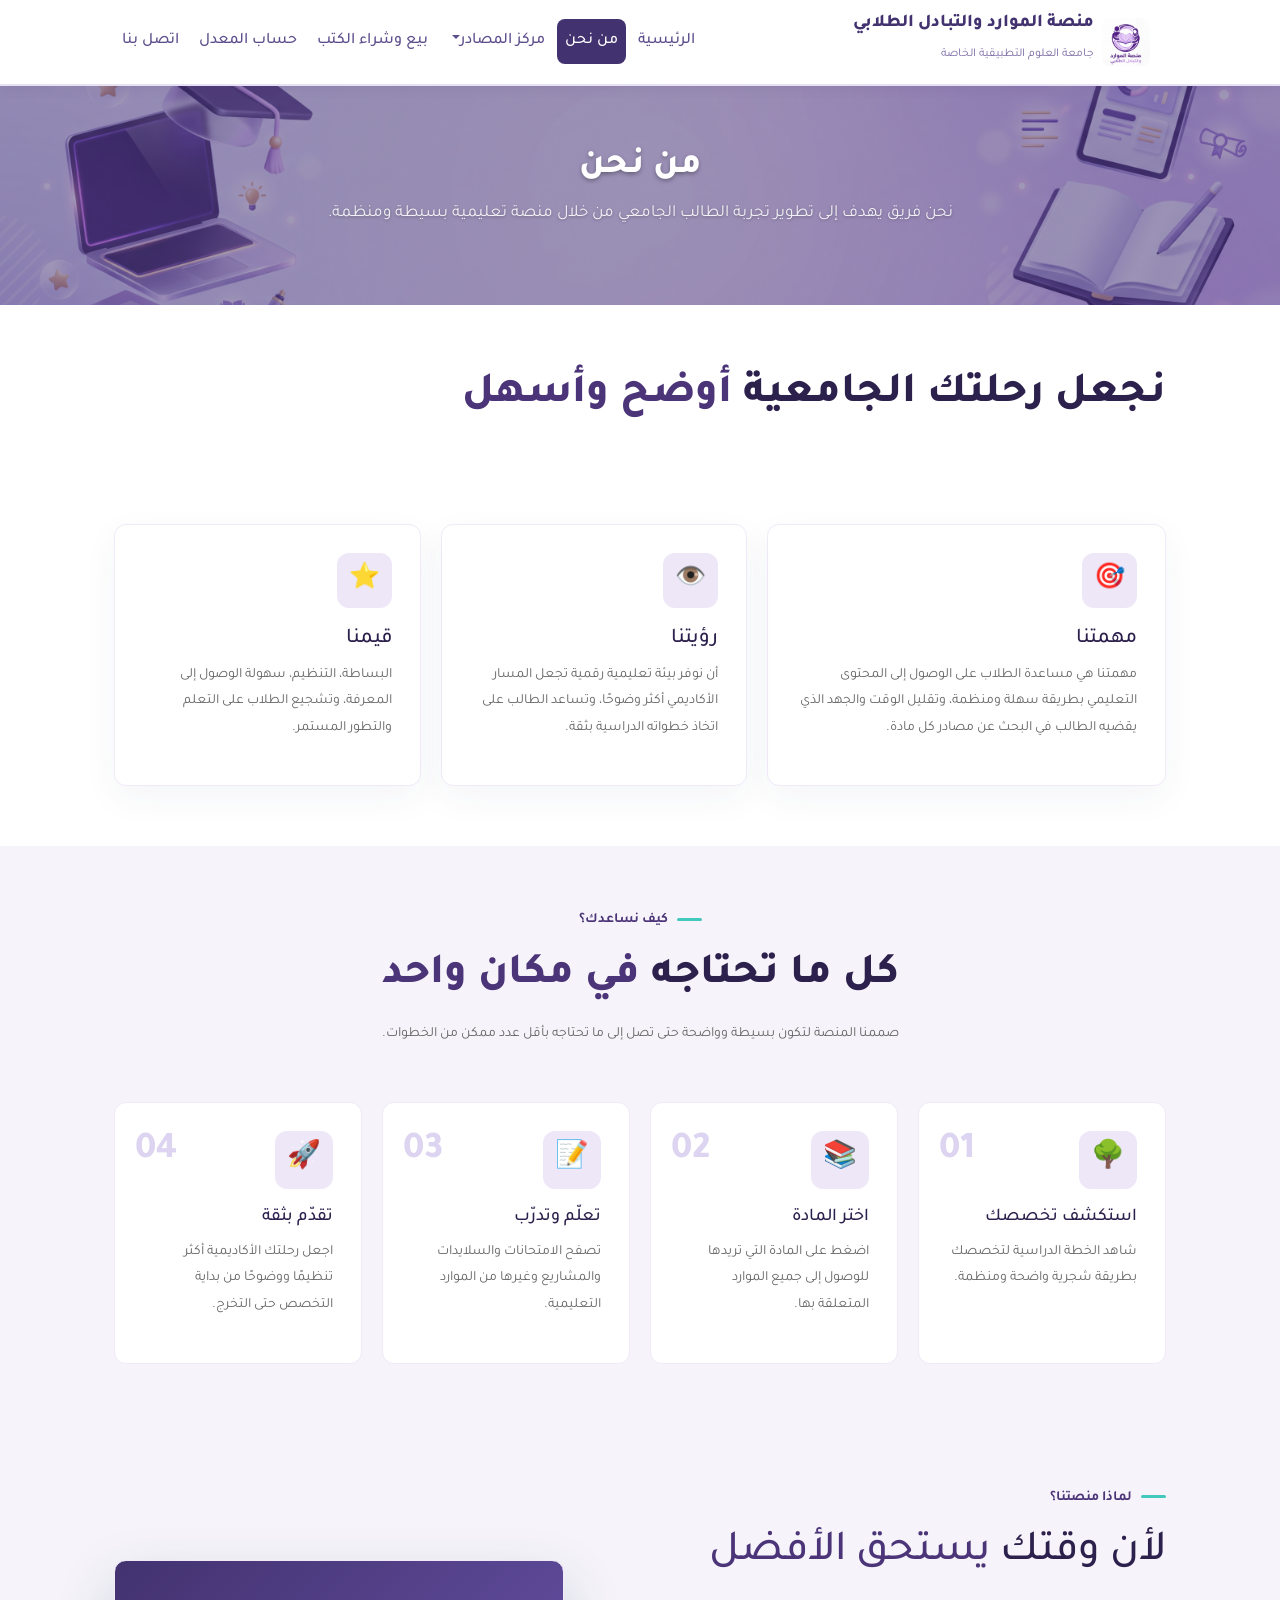
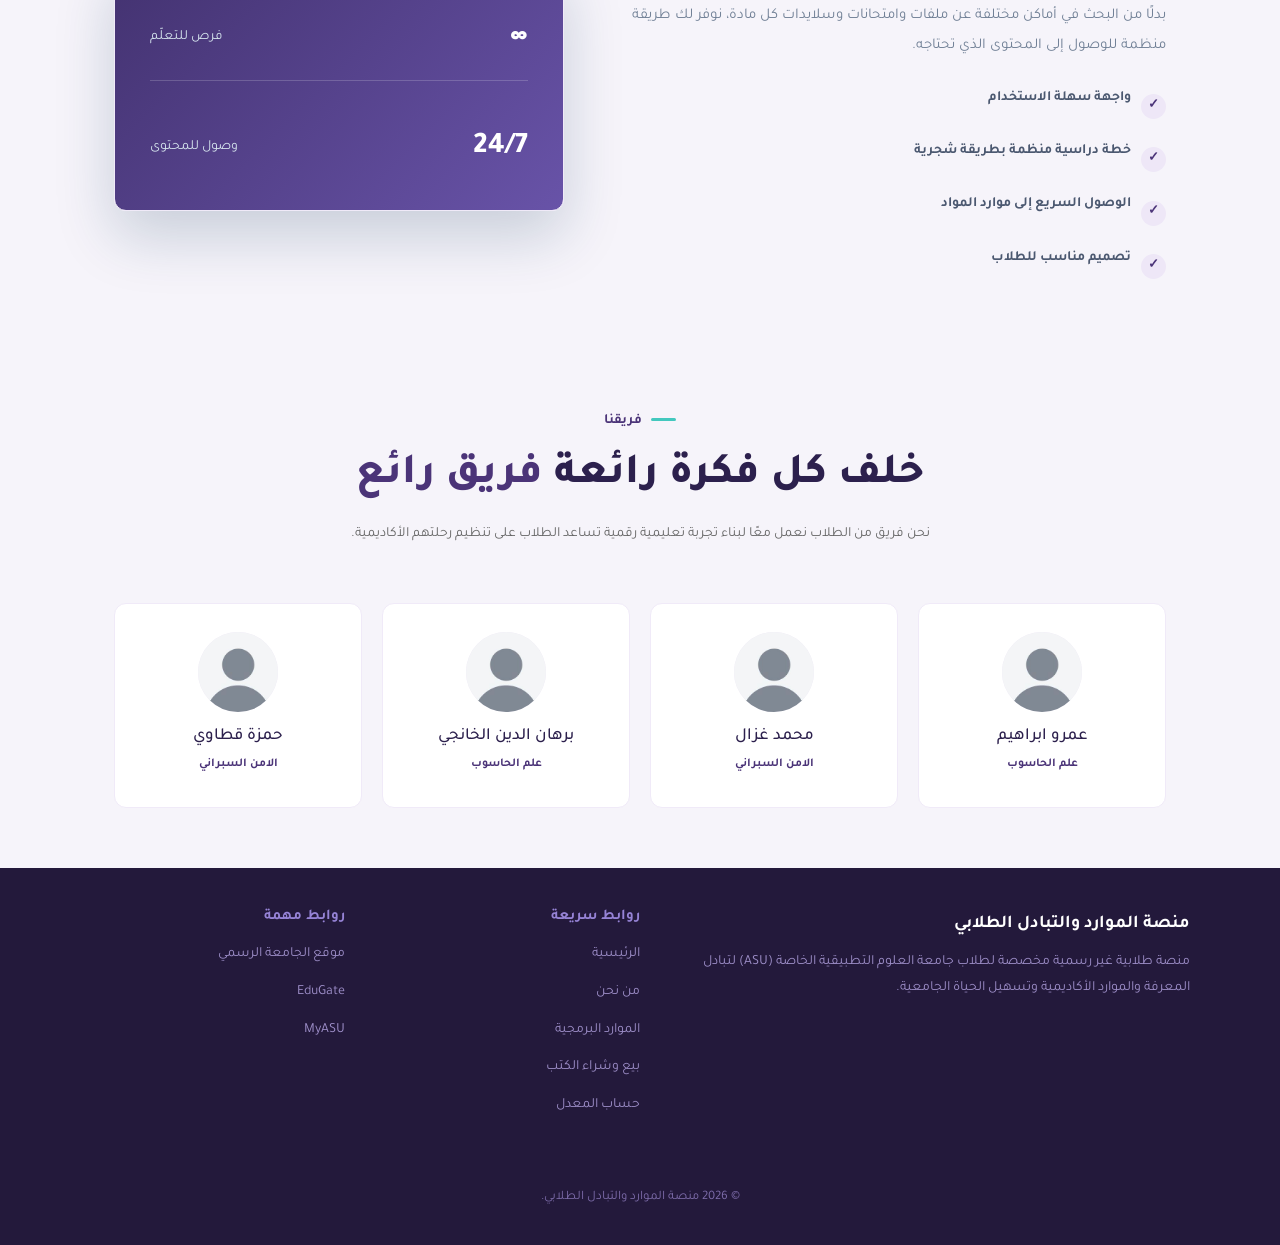
==== about.html @ 97edcb99 "Initial commit" ====
﻿<!DOCTYPE html>
<html lang="ar" dir="rtl">
<head>
    <meta charset="UTF-8">
    <meta name="viewport" content="width=device-width, initial-scale=1.0">
    <title > من نحن | منصة الموارد الطلابية </title>

    
        
    <link rel="stylesheet" href="https://cdn.jsdelivr.net/npm/bootstrap@5.3.3/dist/css/bootstrap.min.css">
    <link rel="stylesheet" href="styles.css">
    <style>
        .about-grid, .features-grid, .team-grid { display: grid; gap: 20px; }
        .about-grid { grid-template-columns: 1.3fr 1fr 1fr; }
        .features-grid, .team-grid { grid-template-columns: repeat(4, 1fr); }
        .about-card, .feature-card, .team-card, .stats-box, .cta-box { background: #fff; border: 1px solid #f0eaf8; border-radius: 12px; }
        .about-card, .feature-card, .team-card { padding: 28px; transition: transform .3s, box-shadow .3s; }
        .about-card:hover, .feature-card:hover, .team-card:hover { transform: translateY(-5px); box-shadow: 0 12px 30px rgba(67,50,112,.12); }
        .large-card { background: #f6f4fa; }
        .card-icon, .feature-icon, .member-avatar { display:flex; align-items:center; justify-content:center; }
        .card-icon { width:55px;height:55px;border-radius:12px;margin-bottom:18px;font-size:25px;background:#eee7f7; }
        .about-card h3,.feature-card h3,.team-card h3 { color:#2c204d; }
        .about-card p,.feature-card p,.team-card p,.section-heading p { color:#666; font-size:14px; line-height:1.9; }
        .feature-number { color:#dcd4f0; font-size:38px; font-weight:800; margin-bottom:8px; }
        .feature-icon { width:58px;height:58px;border-radius:12px;background:#eee7f7;font-size:27px;margin-bottom:18px; }
        .section-label { color:#4b3478; font-weight:700; }
        .section-heading h2,.why-text h2 { color:#2c204d; }
        .section-heading h2 span,.why-text h2 span { color:#4b3478; }
        .why-section,.team-section,.features-section { background:#f6f4fa; }
        .why-content { display:grid;grid-template-columns:1fr .8fr;gap:40px;align-items:center; }
        .check-list { display:grid;gap:12px;margin-top:20px; }
        .check-item { display:flex;align-items:center;gap:10px; }
        .check-item span { width:25px;height:25px;border-radius:50%;background:#eee7f7;color:#4b3478;display:flex;align-items:center;justify-content:center;font-weight:800; }
        .stats-box { background:linear-gradient(135deg,#433270,#6853a8);padding:35px;color:#fff; }
        .stat { display:flex;justify-content:space-between;align-items:center;padding:15px 0;border-bottom:1px solid rgba(255,255,255,.18); }
        .stat:last-child { border-bottom:0; }
        .stat strong { color:#fff;font-size:30px; }
        .member-avatar { width:80px;height:80px;border-radius:50%;background:#eee7f7;margin:0 auto 15px;font-size:36px; }
        .team-card { text-align:center; }
        .team-card > span { color:#4b3478;font-size:12px;font-weight:700; }
        .cta-section { background:#f6f4fa;padding:30px 0 70px; }
        .cta-box { background:linear-gradient(135deg,#433270,#6853a8);padding:40px;color:#fff;display:flex;justify-content:space-between;align-items:center;gap:25px; }
        .cta-small { color:#e4dcf3;font-size:13px;font-weight:700; }
        .cta-box h2 { margin:6px 0;color:#fff; }
        .cta-box h2 span { color:#ddd1f5; }
        .cta-box p { color:#eee8f6;font-size:14px; }
        .cta-button { background:#fff;color:#433270;padding:12px 24px;border-radius:8px;font-weight:800;display:inline-flex;gap:10px; }
        @media(max-width:992px){.features-grid,.team-grid{grid-template-columns:repeat(2,1fr)}.why-content{grid-template-columns:1fr}.about-grid{grid-template-columns:1fr}}
        @media(max-width:768px){.features-grid,.team-grid{grid-template-columns:1fr}.cta-box{flex-direction:column;align-items:flex-start}.nav-links{flex-wrap:wrap;justify-content:center}}
    </style>
</head>

<body>
  <nav class="navbar navbar-expand-lg" style="background:#ffffff; border-bottom:2px solid #e6e2f4; box-shadow:0 2px 12px rgba(67,50,112,0.1); position:sticky; top:0; z-index:1000;">
    <div class="container-fluid" style="max-width:1100px; margin:0 auto; padding:0 24px;">
        <a class="navbar-brand d-flex align-items-center gap-2" href="index.html">
            <img src="images/logo.jpg" alt="Logo" style="height:48px; border-radius:8px;">
            <div>
                <span style="font-size:18px; font-weight:800; color:#433270; display:block; line-height:1.2;">منصة الموارد والتبادل الطلابي</span>
                <span style="font-size:12px; color:#7b6ba5;">جامعة العلوم التطبيقية الخاصة</span>
            </div>
        </a>
        <button class="navbar-toggler" type="button" data-bs-toggle="collapse" data-bs-target="#mainNav" aria-controls="mainNav" aria-expanded="false" aria-label="Toggle navigation" style="border-color:#433270;">
            <span class="navbar-toggler-icon" style="background-image:url(&quot;data:image/svg+xml,%3csvg xmlns='http://www.w3.org/2000/svg' viewBox='0 0 30 30'%3e%3cpath stroke='%23433270' stroke-linecap='round' stroke-miterlimit='10' stroke-width='2' d='M4 7h22M4 15h22M4 23h22'/%3e%3c/svg%3e&quot;);"></span>
        </button>
        <div class="collapse navbar-collapse" id="mainNav">
            <ul class="navbar-nav me-auto mb-2 mb-lg-0" style="gap:4px;">
                <li class="nav-item"><a class="nav-link" style="color:#5c4d8c; border-radius:8px; font-weight:500;" href="index.html">الرئيسية</a></li>
                <li class="nav-item"><a class="nav-link" style="background:#433270; color:#fff; border-radius:8px; font-weight:500;" href="about.html">من نحن</a></li>
                <li class="nav-item dropdown">
                    <a class="nav-link dropdown-toggle" style="color:#5c4d8c; border-radius:8px; font-weight:500;" href="#" role="button" data-bs-toggle="dropdown" aria-expanded="false">مركز المصادر</a>
                    <ul class="dropdown-menu dropdown-menu-end" style="border:1px solid #e6e2f4; border-radius:10px; box-shadow:0 8px 20px rgba(67,50,112,0.15);">
                        <li><a class="dropdown-item" style="color:#5c4d8c;" href="curriculum.html">الخطة الشجرية لعلم الحاسوب</a></li>
                        <li><a class="dropdown-item" style="color:#5c4d8c;" href="Resource.html">الموارد البرمجية</a></li>
                    </ul>
                </li>                <li class="nav-item"><a class="nav-link" style="color:#5c4d8c; border-radius:8px; font-weight:500;" href="services.html">بيع وشراء الكتب</a></li>
                <li class="nav-item"><a class="nav-link" style="color:#5c4d8c; border-radius:8px; font-weight:500;" href="gpa-calculator.html">حساب المعدل</a></li>
                <li class="nav-item"><a class="nav-link" style="color:#5c4d8c; border-radius:8px; font-weight:500;" href="contact.html">اتصل بنا</a></li>
            </ul>
        </div>
    </div>
</nav>
    

    <div class="page-header" style="background-image: url('images/about.jpg'); background-size: cover; background-position: center; position: relative;">
        <div style="position: absolute; top: 0; left: 0; right: 0; bottom: 0; background: rgba(67, 50, 112, 0.5); z-index: 1;"></div>
        <div style="position: relative; z-index: 2;">
            <h1 style="text-shadow: 0 2px 4px rgba(0,0,0,0.3);">من نحن</h1>
            <p style="text-shadow: 0 1px 3px rgba(0,0,0,0.3);">نحن فريق يهدف إلى تطوير تجربة الطالب الجامعي من خلال منصة تعليمية بسيطة ومنظمة.</p>
        </div>
    </div>

    
    <section class="about-section" id="about">

        <div class="container">

            <div class="section-heading">

                <h2>
                    نجعل رحلتك الجامعية
                    <span>أوضح وأسهل</span>
                </h2>
                <br>
            </div>


            <div class="about-grid">

                <div class="about-card">

                    <div class="card-icon mission-icon">
                        🎯
                    </div>

                    <h3>مهمتنا</h3>

                    <p>
                        مهمتنا هي مساعدة الطلاب على الوصول إلى المحتوى
                        التعليمي بطريقة سهلة ومنظمة، وتقليل الوقت والجهد
                        الذي يقضيه الطالب في البحث عن مصادر كل مادة.
                    </p>

                </div>


                <div class="about-card">

                    <div class="card-icon vision-icon">
                        👁️
                    </div>

                    <h3>رؤيتنا</h3>

                    <p>
                        أن نوفر بيئة تعليمية رقمية تجعل المسار الأكاديمي
                        أكثر وضوحًا، وتساعد الطالب على اتخاذ خطواته
                        الدراسية بثقة.
                    </p>

                </div>


                <div class="about-card">

                    <div class="card-icon values-icon">
                        ⭐
                    </div>

                    <h3>قيمنا</h3>

                    <p>
                        البساطة، التنظيم، سهولة الوصول إلى المعرفة،
                        وتشجيع الطلاب على التعلم والتطور المستمر.
                    </p>

                </div>

            </div>

        </div>
    </section>


    
    <section class="features-section">

        <div class="container">

            <div class="section-heading center">

                <span class="section-label">كيف نساعدك؟</span>

                <h2>
                    كل ما تحتاجه
                    <span>في مكان واحد</span>
                </h2>

                <p>
                    صممنا المنصة لتكون بسيطة وواضحة حتى تصل إلى ما تحتاجه
                    بأقل عدد ممكن من الخطوات.
                </p>

            </div>


            <div class="features-grid">

                <div class="feature-card">

                    <div class="feature-number">01</div>

                    <div class="feature-icon">🌳</div>

                    <h3>استكشف تخصصك</h3>

                    <p>
                        شاهد الخطة الدراسية لتخصصك بطريقة شجرية
                        واضحة ومنظمة.
                    </p>

                </div>


                <div class="feature-card">

                    <div class="feature-number">02</div>

                    <div class="feature-icon">📚</div>

                    <h3>اختر المادة</h3>

                    <p>
                        اضغط على المادة التي تريدها للوصول إلى
                        جميع الموارد المتعلقة بها.
                    </p>

                </div>


                <div class="feature-card">

                    <div class="feature-number">03</div>

                    <div class="feature-icon">📝</div>

                    <h3>تعلّم وتدرّب</h3>

                    <p>
                        تصفح الامتحانات والسلايدات والمشاريع
                        وغيرها من الموارد التعليمية.
                    </p>

                </div>


                <div class="feature-card">

                    <div class="feature-number">04</div>

                    <div class="feature-icon">🚀</div>

                    <h3>تقدّم بثقة</h3>

                    <p>
                        اجعل رحلتك الأكاديمية أكثر تنظيمًا ووضوحًا
                        من بداية التخصص حتى التخرج.
                    </p>

                </div>

            </div>

        </div>

    </section>


    
    <section class="why-section">

        <div class="container why-content">

            <div class="why-text">

                <span class="section-label">لماذا منصتنا؟</span>

                <h2>
                    لأن وقتك
                    <span>يستحق الأفضل</span>
                </h2>

                <p>
                    بدلًا من البحث في أماكن مختلفة عن ملفات وامتحانات
                    وسلايدات كل مادة، نوفر لك طريقة منظمة للوصول إلى
                    المحتوى الذي تحتاجه.
                </p>

                <div class="check-list">

                    <div class="check-item">
                        <span>✓</span>
                        <p>واجهة سهلة الاستخدام</p>
                    </div>

                    <div class="check-item">
                        <span>✓</span>
                        <p>خطة دراسية منظمة بطريقة شجرية</p>
                    </div>

                    <div class="check-item">
                        <span>✓</span>
                        <p>الوصول السريع إلى موارد المواد</p>
                    </div>

                    <div class="check-item">
                        <span>✓</span>
                        <p>تصميم مناسب للطلاب</p>
                    </div>

                </div>

            </div>


            <div class="stats-box">



                <div class="stat">
                    <strong>∞</strong>
                    <span>فرص للتعلّم</span>
                </div>

                <div class="stat">
                    <strong>24/7</strong>
                    <span>وصول للمحتوى</span>
                </div>

            </div>

        </div>

    </section>


    
    <section class="team-section">

        <div class="container">

            <div class="section-heading center">

                <span class="section-label">فريقنا</span>

                <h2>
                    خلف كل فكرة رائعة
                    <span>فريق رائع</span>
                </h2>

                <p>
                    نحن فريق من الطلاب نعمل معًا لبناء تجربة تعليمية
                    رقمية تساعد الطلاب على تنظيم رحلتهم الأكاديمية.
                </p>

            </div>


            <div class="team-grid">

                
                <div class="team-card">

                    <div class="member-avatar"><img src="images/pfp.jpg" alt="Member" style="width: 100%; height: 100%; border-radius: 50%; object-fit: cover;"></div>

                    <h3>عمرو ابراهيم</h3>

                    <span>علم الحاسوب</span>

                </div>


                
                <div class="team-card">

                    <div class="member-avatar"><img src="images/pfp.jpg" alt="Member" style="width: 100%; height: 100%; border-radius: 50%; object-fit: cover;"></div>

                    <h3>محمد غزال</h3>

                    <span>الامن السبراني</span>

                </div>


                
                <div class="team-card">

                    <div class="member-avatar"><img src="images/pfp.jpg" alt="Member" style="width: 100%; height: 100%; border-radius: 50%; object-fit: cover;"></div>

                    <h3>برهان الدين الخانجي</h3>

                    <span>علم الحاسوب</span>

                </div>


                
                <div class="team-card">

                    <div class="member-avatar"><img src="images/pfp.jpg" alt="Member" style="width: 100%; height: 100%; border-radius: 50%; object-fit: cover;"></div>

                    <h3>حمزة قطاوي</h3>

                    <span>الامن السبراني</span>

                </div>

            </div>

        </div>

    </section>


    



<footer>
    <div class="footer-inner">
        <div class="footer-brand">
            <strong>منصة الموارد والتبادل الطلابي</strong>
            <p>منصة طلابية غير رسمية مخصصة لطلاب جامعة العلوم التطبيقية الخاصة (ASU) لتبادل المعرفة والموارد الأكاديمية وتسهيل الحياة الجامعية.</p>
        </div>
        <div class="footer-col">
            <h4>روابط سريعة</h4>
            <ul>

                <li><a href="index.html">الرئيسية</a></li>
                <li><a href="about.html" class="active">من نحن</a></li>
                <li><a href="Resource.html">الموارد البرمجية</a></li>
                <li><a href="book.html">بيع وشراء الكتب</a></li>
                <li><a href="gpa-calculator.html">حساب المعدل</a></li>
            </ul>
        </div>
        <div class="footer-col">
            <h4>روابط مهمة</h4>
            <ul>
                
                <li><a href="https://asu.edu.jo/en/Pages/default.aspx">موقع الجامعة الرسمي </a></li>
                <li><a href="https://edugate.asu.edu.jo">EduGate</a></li>
                <li><a href="https://my.asu.edu.jo">MyASU</a></li>
            </ul>
        </div>
    </div>
    <div class="footer-bottom">
        <p>&copy; 2026 منصة الموارد والتبادل الطلابي.</p>
    </div>
</footer>

<script src="https://cdn.jsdelivr.net/npm/bootstrap@5.3.3/dist/js/bootstrap.bundle.min.js"></script>
</body>
</html>
---- styles.css ----
@import url('https://fonts.googleapis.com/css2?family=Tajawal:wght@300;400;500;700;800&display=swap');

* {
    margin: 0;
    padding: 0;
    box-sizing: border-box;
}

body {
    font-family: 'Tajawal', sans-serif;
    direction: rtl;
    background-color: #f8fafd;
    color: #2a2438;
    font-size: 16px;
    line-height: 1.7;
}

a {
    text-decoration: none;
    color: inherit;
}

img {
    max-width: 100%;
    display: block;
}

.container {
    max-width: 1100px;
    margin: 0 auto;
    padding: 0 24px;
}

nav {
    background-color: #ffffff;
    border-bottom: 2px solid #e6e2f4;
    position: sticky;
    top: 0;
    z-index: 100;
    box-shadow: 0 2px 12px rgba(67, 50, 112, 0.1);
}

.nav-inner {
    display: flex;
    align-items: center;
    justify-content: space-between;
    padding: 14px 24px;
    max-width: 1100px;
    margin: 0 auto;
    flex-wrap: wrap;
}

.nav-logo {
    display: flex;
    align-items: center;
    gap: 10px;
}

.nav-logo span {
    font-size: 20px;
    font-weight: 800;
    color: #433270;
}

.nav-logo .logo-sub {
    font-size: 12px;
    font-weight: 400;
    color: #7b6ba5;
    display: block;
}

.nav-links {
    display: flex;
    list-style: none;
    gap: 6px;
    align-items: center;
    flex-wrap: wrap;
}

.nav-links li a,
.nav-links li .dropdown-toggle {
    display: block;
    padding: 8px 16px;
    border-radius: 8px;
    font-weight: 500;
    font-size: 15px;
    color: #5c4d8c;
    background: transparent;
    border: none;
    font-family: inherit;
    cursor: pointer;
    transition: background-color 0.2s, color 0.2s;
}

.nav-links li a:hover,
.nav-links li .dropdown-toggle:hover {
    background-color: #f0eaf8;
    color: #433270;
}

.nav-links li a.active {
    background-color: #433270;
    color: #ffffff;
}


.dropdown {
    position: relative;
}


.dropdown::after {
    content: '';
    position: absolute;
    top: 100%;
    right: 0;
    width: 100%;
    height: 10px;
}

.dropdown-menu {
    display: none;
    position: absolute;
    top: 100%;
    right: 0;
    background-color: #ffffff;
    min-width: 200px;
    box-shadow: 0px 8px 20px rgba(67, 50, 112, 0.15);
    list-style: none;
    padding: 8px;
    margin: 4px 0 0 0;
    border-radius: 10px;
    border: 1px solid #e6e2f4;
    z-index: 1000;
}

.dropdown-menu li {
    width: 100%;
}

.dropdown-menu li a {
    padding: 10px 14px;
    display: block;
    color: #5c4d8c;
    text-align: right;
    white-space: nowrap;
    border-radius: 6px;
    font-weight: 500;
    border: none;
}

.dropdown-menu li a:hover {
    background-color: #f0eaf8;
    color: #433270 !important;
}


.dropdown:hover .dropdown-menu,
.dropdown:focus-within .dropdown-menu {
    display: block;
}

.page-header {
    background: linear-gradient(135deg, #433270 0%, #6853a8 100%);
    color: white;
    padding: 60px 24px;
    text-align: center;
}

.page-header h1 {
    font-size: 36px;
    font-weight: 800;
    margin-bottom: 10px;
}

.page-header p {
    font-size: 17px;
    opacity: 0.88;
}

section {
    padding: 60px 0;
}


.card {
    background: #ffffff;
    border-radius: 14px;
    padding: 28px;
    box-shadow: 0 4px 18px rgba(67, 50, 112, 0.08);
    transition: transform 0.25s, box-shadow 0.25s;
    border: 1px solid #f0eaf8;
}

.card:hover {
    transform: translateY(-5px);
    box-shadow: 0 10px 30px rgba(67, 50, 112, 0.18);
}

.btn {
    display: inline-block;
    padding: 12px 28px;
    border-radius: 10px;
    font-family: 'Tajawal', sans-serif;
    font-size: 16px;
    font-weight: 700;
    cursor: pointer;
    transition: all 0.25s;
    border: none;
    text-align: center;
}

.btn-primary {
    background: linear-gradient(135deg, #433270, #6853a8);
    color: white;
}

.btn-primary:hover {
    background: linear-gradient(135deg, #2c204d, #524189);
    transform: translateY(-2px);
    box-shadow: 0 6px 18px rgba(67, 50, 112, 0.35);
}

.btn-outline {
    background: transparent;
    color: #433270;
    border: 2px solid #433270;
}

.btn-outline:hover {
    background: #433270;
    color: white;
}

.grid-2 {
    display: grid;
    grid-template-columns: 1fr 1fr;
    gap: 24px;
}


.grid-4 {
    display: grid;
    grid-template-columns: repeat(4, 1fr);
    gap: 20px;
}

form .form-group {
    margin-bottom: 20px;
}

form label {
    display: block;
    font-weight: 600;
    margin-bottom: 7px;
    color: #2a2438;
    font-size: 15px;
}

form input,
form select,
form textarea {
    width: 100%;
    padding: 11px 16px;
    border: 2px solid #dcd4f0;
    border-radius: 9px;
    font-family: 'Tajawal', sans-serif;
    font-size: 15px;
    color: #2a2438;
    background: #f8fafd;
    transition: border-color 0.2s;
    outline: none;
}

form input:focus,
form select:focus,
form textarea:focus {
    border-color: #6853a8;
    background: #ffffff;
}

form textarea {
    resize: vertical;
    min-height: 120px;
}

footer {
    background: #23193b;
    color: #c0b4de;
    padding: 40px 24px 20px;
}

.footer-inner {
    max-width: 1100px;
    margin: 0 auto;
    display: grid;
    grid-template-columns: 2fr 1fr 1fr;
    gap: 40px;
    padding-bottom: 30px;
    
}

.footer-brand p {
    margin-top: 10px;
    font-size: 14px;
    line-height: 1.8;
    color: #9d8ec8;
}

.footer-brand strong {
    font-size: 18px;
    color: #ffffff;
}

.footer-col h4 {
    color: #9683d6;
    font-size: 15px;
    font-weight: 700;
    margin-bottom: 14px;
}

.footer-col ul {
    list-style: none;
}

.footer-col ul li {
    margin-bottom: 9px;
}

.footer-col ul li a {
    color: #9d8ec8;
    font-size: 14px;
    transition: color 0.2s;
}

.footer-col ul li a:hover {
    color: #9683d6;
}

.footer-bottom {
    max-width: 1100px;
    margin: 20px auto 0;
    text-align: center;
    font-size: 13px;
    color: #7d6caa;
}


.bg-light { background-color: #f6f4fa; }


@media (max-width: 992px) {
    .grid-4 { grid-template-columns: repeat(2, 1fr); }
    .footer-inner { grid-template-columns: 1fr 1fr; }
}

@media (max-width: 768px) {
    .grid-4, .grid-2 { grid-template-columns: 1fr; }
    .nav-inner { flex-direction: column; gap: 16px; padding: 16px; }
    .nav-links { flex-wrap: wrap; justify-content: center; }
    .footer-inner { grid-template-columns: 1fr; gap: 30px; text-align: center; }
}

@media (max-width: 480px) {
    .page-header h1 { font-size: 28px; }
    .section-title { font-size: 24px; }
    .nav-links li a { font-size: 14px; padding: 6px 10px; }
}





* {
    margin: 0;
    padding: 0;
    box-sizing: border-box;
}

html {
    scroll-behavior: smooth;
}

body {
    font-family: 'Tajawal', sans-serif;
    background: #f7faff;
    color: #17233c;
    line-height: 1.8;
}

a {
    text-decoration: none;
    color: inherit;
}

.container {
    width: min(1180px, 90%);
    margin: auto;
}




.hero {
    position: relative;
    overflow: hidden;
    background:
        radial-gradient(circle at 85% 25%, rgba(51, 181, 171, 0.18), transparent 30%),
        linear-gradient(135deg, #2a1d47 0%, #38265e 55%, #3a2860 100%);
    color: white;
}

.hero-content {
    min-height: 590px;
    display: grid;
    grid-template-columns: 1.05fr 0.95fr;
    align-items: center;
    gap: 50px;
}

.small-title {
    display: inline-flex;
    align-items: center;
    gap: 9px;
    background: rgba(255, 255, 255, 0.1);
    border: 1px solid rgba(255, 255, 255, 0.15);
    padding: 7px 15px;
    border-radius: 30px;
    color: #a9eee7;
    font-size: 13px;
    font-weight: 700;
    margin-bottom: 20px;
}

.small-title span {
    width: 7px;
    height: 7px;
    border-radius: 50%;
    background: #b0a0e0;
}

.hero h1 {
    font-size: clamp(42px, 5vw, 68px);
    line-height: 1.2;
    font-weight: 800;
    margin-bottom: 22px;
    letter-spacing: -1.5px;
}

.hero h1 span {
    color: #9683d6;
    display: block;
}

.hero-text > p {
    max-width: 600px;
    color: #d8e4f2;
    font-size: 17px;
    line-height: 2;
    margin-bottom: 30px;
}

.hero-buttons {
    display: flex;
    align-items: center;
    gap: 14px;
}

.primary-button,
.secondary-button {
    display: inline-flex;
    align-items: center;
    justify-content: center;
    gap: 12px;
    min-width: 145px;
    padding: 13px 23px;
    border-radius: 11px;
    font-size: 14px;
    font-weight: 700;
    transition: 0.3s ease;
}

.primary-button {
    background: #4ed6ca;
    color: #092d38;
}

.primary-button:hover {
    background: #72e3da;
    transform: translateY(-3px);
}

.secondary-button {
    border: 1px solid rgba(255, 255, 255, 0.25);
    color: white;
    background: rgba(255, 255, 255, 0.05);
}

.secondary-button:hover {
    background: rgba(255, 255, 255, 0.12);
}




.tree-container {
    height: 440px;
    position: relative;
}

.tree-glow {
    width: 330px;
    height: 330px;
    background: rgba(62, 215, 201, 0.13);
    filter: blur(40px);
    position: absolute;
    top: 50%;
    left: 50%;
    transform: translate(-50%, -50%);
    border-radius: 50%;
}

.tree-circle {
    position: absolute;
    display: flex;
    align-items: center;
    justify-content: center;
    flex-direction: column;
    text-align: center;
    border-radius: 50%;
    z-index: 2;
}

.main-circle {
    width: 145px;
    height: 145px;
    background: linear-gradient(145deg, #9683d6, #168f8b);
    color: #073b48;
    box-shadow: 0 20px 50px rgba(0, 0, 0, 0.25);
    top: 43%;
    left: 50%;
    transform: translate(-50%, -50%);
}

.main-circle span {
    font-size: 36px;
    margin-bottom: 3px;
}

.main-circle strong {
    font-size: 16px;
}

.branch {
    width: 90px;
    height: 90px;
    background: rgba(255, 255, 255, 0.09);
    border: 1px solid rgba(255, 255, 255, 0.2);
    backdrop-filter: blur(10px);
    color: white;
    transition: 0.3s ease;
}

.branch:hover {
    background: rgba(255, 255, 255, 0.17);
    transform: scale(1.07);
}

.branch span {
    font-size: 25px;
    margin-bottom: 2px;
}

.branch small {
    font-size: 11px;
    color: #d9f5f2;
}

.branch-one {
    top: 4%;
    right: 9%;
}

.branch-two {
    top: 16%;
    left: 7%;
}

.branch-three {
    bottom: 8%;
    right: 7%;
}

.branch-four {
    bottom: 1%;
    left: 13%;
}

.tree-line {
    position: absolute;
    height: 2px;
    background: rgba(108, 227, 216, 0.5);
    transform-origin: right center;
    z-index: 1;
}

.line-one {
    width: 170px;
    top: 35%;
    right: 28%;
    transform: rotate(-36deg);
}

.line-two {
    width: 180px;
    top: 38%;
    left: 28%;
    transform: rotate(36deg);
}

.line-three {
    width: 180px;
    bottom: 29%;
    right: 27%;
    transform: rotate(34deg);
}




section {
    padding: 95px 0;
}

.section-heading {
    max-width: 720px;
    margin-bottom: 55px;
}

.section-heading.center {
    text-align: center;
    margin-left: auto;
    margin-right: auto;
}

.section-label {
    color: #07847f;
    font-size: 14px;
    font-weight: 800;
    display: inline-block;
    margin-bottom: 12px;
    position: relative;
}

.section-label::before {
    content: "";
    display: inline-block;
    width: 25px;
    height: 3px;
    border-radius: 10px;
    background: #43c8be;
    margin-left: 9px;
    vertical-align: middle;
}

.section-heading h2 {
    color: #17233c;
    font-size: clamp(30px, 4vw, 43px);
    line-height: 1.4;
    margin-bottom: 15px;
    font-weight: 800;
}

.section-heading h2 span {
    color: #07847f;
}

.section-heading p {
    color: #718096;
    font-size: 16px;
    line-height: 2;
}




.about-section {
    background: #ffffff;
}

.about-grid {
    display: grid;
    grid-template-columns: 1.3fr 1fr 1fr;
    gap: 20px;
}

.about-card {
    padding: 32px;
    border: 1px solid #e9eef6;
    border-radius: 18px;
    background: #ffffff;
    box-shadow: 0 12px 35px rgba(30, 59, 100, 0.05);
    transition: 0.3s ease;
}

.about-card:hover {
    transform: translateY(-7px);
    box-shadow: 0 18px 40px rgba(30, 59, 100, 0.1);
    border-color: #bfe8e4;
}

.large-card {
    background: linear-gradient(145deg, #f0fbfa, #ffffff);
}

.card-icon {
    width: 55px;
    height: 55px;
    border-radius: 15px;
    display: flex;
    align-items: center;
    justify-content: center;
    font-size: 25px;
    margin-bottom: 20px;
}

.mission-icon {
    background: #dff7f4;
}

.vision-icon {
    background: #e9f0ff;
}

.values-icon {
    background: #fff2d8;
}

.about-card h3 {
    font-size: 21px;
    margin-bottom: 10px;
    color: #17233c;
}

.about-card p {
    color: #718096;
    font-size: 14px;
    line-height: 2;
}




.features-section {
    background: #f5f9fd;
}

.features-grid {
    display: grid;
    grid-template-columns: repeat(4, 1fr);
    gap: 20px;
}

.feature-card {
    background: white;
    border-radius: 18px;
    padding: 30px 25px;
    border: 1px solid #e8eef6;
    position: relative;
    overflow: hidden;
    transition: 0.3s ease;
}

.feature-card:hover {
    transform: translateY(-7px);
    border-color: #b7e6e2;
    box-shadow: 0 15px 35px rgba(25, 75, 110, 0.08);
}

.feature-number {
    position: absolute;
    top: 15px;
    left: 20px;
    color: #e6edf5;
    font-size: 42px;
    font-weight: 800;
}

.feature-icon {
    width: 58px;
    height: 58px;
    border-radius: 16px;
    background: #e7f7f5;
    display: flex;
    align-items: center;
    justify-content: center;
    font-size: 27px;
    margin-bottom: 22px;
}

.feature-card h3 {
    font-size: 18px;
    margin-bottom: 10px;
}

.feature-card p {
    color: #748095;
    font-size: 13px;
    line-height: 2;
}




.why-section {
    background: white;
}

.why-content {
    display: grid;
    grid-template-columns: 1fr 0.8fr;
    align-items: center;
    gap: 100px;
}

.why-text {
    max-width: 620px;
}

.why-text h2 {
    font-size: clamp(30px, 4vw, 43px);
    line-height: 1.4;
    margin-bottom: 18px;
}

.why-text h2 span {
    color: #433270;
}

.why-text > p {
    color: #718096;
    font-size: 15px;
    line-height: 2;
    margin-bottom: 25px;
}

.check-list {
    display: grid;
    gap: 12px;
}

.check-item {
    display: flex;
    align-items: center;
    gap: 12px;
}

.check-item span {
    width: 25px;
    height: 25px;
    background: #e0f6f3;
    color: #07847f;
    border-radius: 50%;
    display: flex;
    align-items: center;
    justify-content: center;
    font-weight: 800;
    font-size: 13px;
}

.check-item p {
    color: #4b5870;
    font-size: 14px;
    font-weight: 600;
}

.stats-box {
    background: linear-gradient(145deg, #102b53, #0a6e70);
    padding: 45px;
    border-radius: 25px;
    color: white;
    display: grid;
    grid-template-columns: 1fr;
    gap: 25px;
    box-shadow: 0 25px 60px rgba(15, 55, 90, 0.2);
}

.stat {
    display: flex;
    align-items: center;
    justify-content: space-between;
    border-bottom: 1px solid rgba(255,255,255,0.12);
    padding-bottom: 20px;
}

.stat:last-child {
    border-bottom: none;
    padding-bottom: 0;
}

.stat strong {
    color: #55d9cd;
    font-size: 34px;
    font-weight: 800;
}

.stat span {
    color: #d5e4ed;
    font-size: 14px;
}




.team-section {
    background: #f5f9fd;
}

.team-grid {
    display: grid;
    grid-template-columns: repeat(4, 1fr);
    gap: 20px;
}

.team-card {
    background: white;
    border-radius: 20px;
    padding: 30px 22px;
    text-align: center;
    border: 1px solid #e6edf5;
    transition: 0.3s ease;
}

.team-card:hover {
    transform: translateY(-7px);
    box-shadow: 0 15px 35px rgba(25, 75, 110, 0.08);
}

.member-avatar {
    width: 85px;
    height: 85px;
    background: linear-gradient(145deg, #e5f7f5, #d9eaf9);
    border-radius: 50%;
    margin: 0 auto 18px;
    display: flex;
    align-items: center;
    justify-content: center;
    font-size: 38px;
}

.team-card h3 {
    font-size: 17px;
    margin-bottom: 3px;
}

.team-card > span {
    color: #433270;
    font-size: 12px;
    font-weight: 700;
}

.team-card p {
    margin-top: 12px;
    color: #7b8799;
    font-size: 12px;
    line-height: 1.9;
}




.cta-section {
    background: #f5f9fd;
    padding-top: 30px;
    padding-bottom: 90px;
}

.cta-box {
    background:
        radial-gradient(circle at 80% 20%, rgba(80, 216, 203, 0.2), transparent 30%),
        linear-gradient(135deg, #102a52, #0b7070);
    border-radius: 25px;
    padding: 50px 60px;
    display: flex;
    align-items: center;
    justify-content: space-between;
    gap: 30px;
    color: white;
    overflow: hidden;
}

.cta-small {
    color: #59d9ce;
    font-size: 13px;
    font-weight: 700;
}

.cta-box h2 {
    font-size: 35px;
    margin: 5px 0 5px;
}

.cta-box h2 span {
    color: #55d9cd;
}

.cta-box p {
    color: #d5e2ed;
    font-size: 14px;
}

.cta-button {
    background: #55d9cd;
    color: #092f3c;
    padding: 14px 25px;
    border-radius: 11px;
    font-weight: 800;
    font-size: 14px;
    display: inline-flex;
    align-items: center;
    gap: 12px;
    white-space: nowrap;
    transition: 0.3s ease;
}

.cta-button:hover {
    background: #76e5dc;
    transform: translateY(-3px);
}




@media (max-width: 1000px) {

    .nav-links {
        gap: 15px;
    }

    .hero-content {
        grid-template-columns: 1fr;
        padding: 70px 0;
    }

    .hero-text {
        text-align: center;
    }

    .small-title {
        margin-left: auto;
        margin-right: auto;
    }

    .hero-text > p {
        margin-left: auto;
        margin-right: auto;
    }

    .hero-buttons {
        justify-content: center;
    }

    .tree-container {
        max-width: 500px;
        width: 100%;
        margin: auto;
    }

    .features-grid {
        grid-template-columns: repeat(2, 1fr);
    }

    .team-grid {
        grid-template-columns: repeat(2, 1fr);
    }

    .why-content {
        grid-template-columns: 1fr;
        gap: 50px;
    }

    .why-text {
        max-width: 100%;
    }
}


@media (max-width: 750px) {

    .nav-content {
        min-height: 70px;
    }

    .nav-links {
        display: none;
    }

    .nav-button {
        padding: 8px 15px;
    }

    .hero h1 {
        font-size: 42px;
    }

    .tree-container {
        height: 380px;
    }

    .about-grid {
        grid-template-columns: 1fr;
    }

    .features-grid {
        grid-template-columns: 1fr;
    }

    .team-grid {
        grid-template-columns: 1fr 1fr;
    }

    .cta-box {
        flex-direction: column;
        align-items: flex-start;
        padding: 40px 30px;
    }

    .footer-content {
        grid-template-columns: 1fr;
        gap: 35px;
    }
}


@media (max-width: 500px) {

    section {
        padding: 70px 0;
    }

    .hero-content {
        min-height: auto;
    }

    .hero h1 {
        font-size: 36px;
    }

    .hero-text > p {
        font-size: 14px;
    }

    .hero-buttons {
        flex-direction: column;
        width: 100%;
    }

    .primary-button,
    .secondary-button {
        width: 100%;
    }

    .tree-container {
        height: 330px;
        transform: scale(0.85);
    }

    .team-grid {
        grid-template-columns: 1fr;
    }

    .cta-box h2 {
        font-size: 28px;
    }

    .cta-button {
        width: 100%;
        justify-content: center;
    }
}
* {
    margin: 0;
    padding: 0;
    box-sizing: border-box;
}

body {
    font-family: 'Tajawal', sans-serif;
    background-color: #f8f7fb;
    color: #333;
}

.site-header {
    background-color: white;
    border-bottom: 1px solid #eee9f5;
}

.header-inner {
    width: 94%;
    max-width: 1180px;
    min-height: 74px;
    margin: auto;
    display: flex;
    align-items: center;
    justify-content: space-between;
    gap: 24px;
}

.brand {
    display: flex;
    align-items: center;
    gap: 10px;
    min-width: 310px;
}

.brand img {
    width: 58px;
    height: 58px;
    object-fit: contain;
}

.brand-text h1 {
    color: #2c204d;
    font-size: 20px;
    margin-bottom: 4px;
    white-space: nowrap;
}

.brand-text p {
    color: #a59bbd;
    font-size: 11px;
}

.main-nav {
    display: flex;
    align-items: center;
    gap: 8px;
}

.main-nav a {
    text-decoration: none;
    color: #665a7d;
    font-size: 14px;
    padding: 12px 14px;
    border-radius: 7px;
}

.main-nav a:hover {
    color: #4a347d;
}

.main-nav .active {
    background-color: #433270;
    color: white;
}

.page-banner {
    min-height: 180px;
    position: relative;
    overflow: hidden;
    background: linear-gradient(110deg, #3f246f 0%, #65458f 45%, #8f7ab6 65%, #4b2c7d 100%);
    color: white;
    display: flex;
    align-items: center;
    justify-content: center;
    text-align: center;
}

.banner-text {
    position: relative;
    z-index: 5;
}

.banner-text h2 {
    font-size: 36px;
    margin-bottom: 14px;
}

.banner-text p {
    color: #e8e0f3;
    font-size: 16px;
}

.shape {
    position: absolute;
    opacity: 0.12;
    transform: rotate(45deg);
    background-color: white;
}

.shape-one {
    width: 280px;
    height: 280px;
    top: -150px;
    left: 190px;
}

.shape-two {
    width: 330px;
    height: 330px;
    top: -190px;
    right: 220px;
}

.shape-three {
    width: 220px;
    height: 220px;
    bottom: -160px;
    left: 42%;
    border-radius: 50%;
}

.math {
    position: absolute;
    color: white;
    opacity: 0.24;
    font-size: 34px;
    font-weight: bold;
    user-select: none;
}

.m1 {
    top: 34px;
    left: 9%;
}

.m2 {
    bottom: 24px;
    left: 4%;
    font-size: 45px;
}

.m3 {
    top: 80px;
    left: 18%;
}

.m4 {
    top: 25px;
    right: 15%;
}

.m5 {
    bottom: 22px;
    right: 5%;
    font-size: 42px;
}

.m6 {
    top: 16px;
    right: 3%;
    font-size: 45px;
}

.m7 {
    bottom: 18px;
    left: 26%;
}

.m8 {
    top: 75px;
    right: 17%;
}

.contact-page {
    min-height: calc(100vh - 250px);
    padding: 50px 0;
}

.contact-container {
    width: 90%;
    max-width: 950px;
    margin: auto;
    display: grid;
    grid-template-columns: repeat(3, 1fr);
    gap: 25px;
}

.contact-card {
    background-color: white;
    text-decoration: none;
    color: #333;
    border: 1px solid #e6deef;
    border-radius: 15px;
    padding: 30px 20px;
    text-align: center;
    box-shadow: 0 5px 15px rgba(75, 52, 120, 0.08);
}

.contact-card:hover {
    border-color: #6853a8;
}

.icon {
    width: 65px;
    height: 65px;
    margin: 0 auto 20px;
    background-color: #eee7f7;
    color: #433270;
    border-radius: 50%;
    display: flex;
    align-items: center;
    justify-content: center;
    font-size: 28px;
}

.contact-card h2 {
    color: #433270;
    font-size: 20px;
    margin-bottom: 10px;
}

.contact-card p {
    color: #666;
    font-size: 15px;
}

.social-section {
    text-align: center;
    margin-top: 40px;
}

.social-section h2 {
    color: #433270;
    margin-bottom: 20px;
}

.social-links {
    display: flex;
    justify-content: center;
    gap: 15px;
}

.social-links a {
    text-decoration: none;
    background-color: #433270;
    color: white;
    padding: 11px 25px;
    border-radius: 8px;
}

.social-links a:hover {
    background-color: #6853a8;
}

@media (max-width: 1000px) {
    .header-inner {
        flex-direction: column;
        padding: 14px 0;
    }

    .brand {
        min-width: 0;
    }

    .main-nav {
        flex-wrap: wrap;
        justify-content: center;
    }
}

@media (max-width: 768px) {
    .brand-text h1 {
        font-size: 16px;
        white-space: normal;
    }

    .main-nav a {
        font-size: 13px;
        padding: 9px 10px;
    }

    .page-banner {
        min-height: 150px;
    }

    .banner-text h2 {
        font-size: 30px;
    }

    .banner-text p {
        font-size: 14px;
    }

    .contact-container {
        grid-template-columns: 1fr;
    }

    .social-links {
        flex-direction: column;
        width: 200px;
        margin: auto;
    }
}

@import url('https://fonts.googleapis.com/css2?family=Tajawal:wght@300;400;500;700;800&display=swap');


@import url('https://fonts.googleapis.com/css2?family=Tajawal:wght@300;400;500;700;800&display=swap');

* {
    margin: 0;
    padding: 0;
    box-sizing: border-box;
}

body {
    font-family: 'Tajawal', sans-serif;
    direction: rtl;
    background-color: #f8fafd;
    color: #2a2438;
    font-size: 16px;
    line-height: 1.7;
}

a {
    text-decoration: none;
    color: inherit;
}

img {
    max-width: 100%;
    display: block;
}

.container {
    max-width: 1100px;
    margin: 0 auto;
    padding: 0 24px;
}

nav {
    background-color: #ffffff;
    border-bottom: 2px solid #e6e2f4;
    position: sticky;
    top: 0;
    z-index: 100;
    box-shadow: 0 2px 12px rgba(67, 50, 112, 0.1);
}

.nav-inner {
    display: flex;
    align-items: center;
    justify-content: space-between;
    padding: 14px 24px;
    max-width: 1100px;
    margin: 0 auto;
    flex-wrap: wrap;
}

.nav-logo {
    display: flex;
    align-items: center;
    gap: 10px;
}

.nav-logo span {
    font-size: 20px;
    font-weight: 800;
    color: #433270;
}

.nav-logo .logo-sub {
    font-size: 12px;
    font-weight: 400;
    color: #7b6ba5;
    display: block;
}

.nav-links {
    display: flex;
    list-style: none;
    gap: 6px;
    align-items: center;
    flex-wrap: wrap;
}

.nav-links li a {
    display: block;
    padding: 8px 16px;
    border-radius: 8px;
    font-weight: 500;
    font-size: 15px;
    color: #5c4d8c;
    transition: background-color 0.2s, color 0.2s;
}

.nav-links li a:hover {
    background-color: #f0eaf8;
    color: #433270;
}

.nav-links li a.active {
    background-color: #433270;
    color: #ffffff;
}

.page-header {
    background: linear-gradient(135deg, #433270 0%, #6853a8 100%);
    color: white;
    padding: 60px 24px;
    text-align: center;
}

.page-header h1 {
    font-size: 36px;
    font-weight: 800;
    margin-bottom: 10px;
}

.page-header p {
    font-size: 17px;
    opacity: 0.88;
}

section {
    padding: 60px 0;
}


.card {
    background: #ffffff;
    border-radius: 14px;
    padding: 28px;
    box-shadow: 0 4px 18px rgba(67, 50, 112, 0.08);
    transition: transform 0.25s, box-shadow 0.25s;
    border: 1px solid #f0eaf8;
}

.card:hover {
    transform: translateY(-5px);
    box-shadow: 0 10px 30px rgba(67, 50, 112, 0.18);
}

.btn {
    display: inline-block;
    padding: 12px 28px;
    border-radius: 10px;
    font-family: 'Tajawal', sans-serif;
    font-size: 16px;
    font-weight: 700;
    cursor: pointer;
    transition: all 0.25s;
    border: none;
    text-align: center;
}

.btn-primary {
    background: linear-gradient(135deg, #433270, #6853a8);
    color: white;
}

.btn-primary:hover {
    background: linear-gradient(135deg, #2c204d, #524189);
    transform: translateY(-2px);
    box-shadow: 0 6px 18px rgba(67, 50, 112, 0.35);
}

.btn-outline {
    background: transparent;
    color: #433270;
    border: 2px solid #433270;
}

.btn-outline:hover {
    background: #433270;
    color: white;
}

.grid-2 {
    display: grid;
    grid-template-columns: 1fr 1fr;
    gap: 24px;
}


.grid-4 {
    display: grid;
    grid-template-columns: repeat(4, 1fr);
    gap: 20px;
}

form .form-group {
    margin-bottom: 20px;
}

form label {
    display: block;
    font-weight: 600;
    margin-bottom: 7px;
    color: #2a2438;
    font-size: 15px;
}

form input,
form select,
form textarea {
    width: 100%;
    padding: 11px 16px;
    border: 2px solid #dcd4f0;
    border-radius: 9px;
    font-family: 'Tajawal', sans-serif;
    font-size: 15px;
    color: #2a2438;
    background: #f8fafd;
    transition: border-color 0.2s;
    outline: none;
}

form input:focus,
form select:focus,
form textarea:focus {
    border-color: #6853a8;
    background: #ffffff;
}

form textarea {
    resize: vertical;
    min-height: 120px;
}

footer {
    background: #23193b;
    color: #c0b4de;
    padding: 40px 24px 20px;
}

.footer-inner {
    max-width: 1100px;
    margin: 0 auto;
    display: grid;
    grid-template-columns: 2fr 1fr 1fr;
    gap: 40px;
    padding-bottom: 30px;
    
}

.footer-brand p {
    margin-top: 10px;
    font-size: 14px;
    line-height: 1.8;
    color: #9d8ec8;
}

.footer-brand strong {
    font-size: 18px;
    color: #ffffff;
}

.footer-col h4 {
    color: #9683d6;
    font-size: 15px;
    font-weight: 700;
    margin-bottom: 14px;
}

.footer-col ul {
    list-style: none;
}

.footer-col ul li {
    margin-bottom: 9px;
}

.footer-col ul li a {
    color: #9d8ec8;
    font-size: 14px;
    transition: color 0.2s;
}

.footer-col ul li a:hover {
    color: #9683d6;
}

.footer-bottom {
    max-width: 1100px;
    margin: 20px auto 0;
    text-align: center;
    font-size: 13px;
    color: #7d6caa;
}


.bg-light { background-color: #f6f4fa; }


@media (max-width: 992px) {
    .grid-4 { grid-template-columns: repeat(2, 1fr); }
    .footer-inner { grid-template-columns: 1fr 1fr; }
}

@media (max-width: 768px) {
    .grid-4, .grid-2 { grid-template-columns: 1fr; }
    .nav-inner { flex-direction: column; gap: 16px; padding: 16px; }
    .nav-links { flex-wrap: wrap; justify-content: center; }
    .footer-inner { grid-template-columns: 1fr; gap: 30px; text-align: center; }
}

@media (max-width: 480px) {
    .page-header h1 { font-size: 28px; }
    .section-title { font-size: 24px; }
    .nav-links li a { font-size: 14px; padding: 6px 10px; }
}





* {
    margin: 0;
    padding: 0;
    box-sizing: border-box;
}

html {
    scroll-behavior: smooth;
}

body {
    font-family: 'Tajawal', sans-serif;
    background: #f7faff;
    color: #17233c;
    line-height: 1.8;
}

a {
    text-decoration: none;
    color: inherit;
}

.container {
    width: min(1180px, 90%);
    margin: auto;
}




.hero {
    position: relative;
    overflow: hidden;
    background:
        radial-gradient(circle at 85% 25%, rgba(51, 181, 171, 0.18), transparent 30%),
        linear-gradient(135deg, #2a1d47 0%, #38265e 55%, #3a2860 100%);
    color: white;
}

.hero-content {
    min-height: 590px;
    display: grid;
    grid-template-columns: 1.05fr 0.95fr;
    align-items: center;
    gap: 50px;
}

.small-title {
    display: inline-flex;
    align-items: center;
    gap: 9px;
    background: rgba(255, 255, 255, 0.1);
    border: 1px solid rgba(255, 255, 255, 0.15);
    padding: 7px 15px;
    border-radius: 30px;
    color: #a9eee7;
    font-size: 13px;
    font-weight: 700;
    margin-bottom: 20px;
}

.small-title span {
    width: 7px;
    height: 7px;
    border-radius: 50%;
    background: #b0a0e0;

@import url('https://fonts.googleapis.com/css2?family=Tajawal:wght@300;400;500;700;800&display=swap');

* {
    margin: 0;
    padding: 0;
    box-sizing: border-box;
}

body {
    font-family: 'Tajawal', sans-serif;
    direction: rtl;
    background-color: #f8fafd;
    color: #2a2438;
    font-size: 16px;
    line-height: 1.7;
}

a {
    text-decoration: none;
    color: inherit;
}

img {
    max-width: 100%;
    display: block;
}

.container {
    max-width: 1100px;
    margin: 0 auto;
    padding: 0 24px;
}

nav {
    background-color: #ffffff;
    border-bottom: 2px solid #e6e2f4;
    position: sticky;
    top: 0;
    z-index: 100;
    box-shadow: 0 2px 12px rgba(67, 50, 112, 0.1);
}

.nav-inner {
    display: flex;
    align-items: center;
    justify-content: space-between;
    padding: 14px 24px;
    max-width: 1100px;
    margin: 0 auto;
    flex-wrap: wrap;
}

.nav-logo {
    display: flex;
    align-items: center;
    gap: 10px;
}

.nav-logo span {
    font-size: 20px;
    font-weight: 800;
    color: #433270;
}

.nav-logo .logo-sub {
    font-size: 12px;
    font-weight: 400;
    color: #7b6ba5;
    display: block;
}

.nav-links {
    display: flex;
    list-style: none;
    gap: 6px;
    align-items: center;
    flex-wrap: wrap;
}

.nav-links li a {
    display: block;
    padding: 8px 16px;
    border-radius: 8px;
    font-weight: 500;
    font-size: 15px;
    color: #5c4d8c;
    transition: background-color 0.2s, color 0.2s;
}

.nav-links li a:hover {
    background-color: #f0eaf8;
    color: #433270;
}

.nav-links li a.active {
    background-color: #433270;
    color: #ffffff;
}

.page-header {
    background: linear-gradient(135deg, #433270 0%, #6853a8 100%);
    color: white;
    padding: 60px 24px;
    text-align: center;
}

.page-header h1 {
    font-size: 36px;
    font-weight: 800;
    margin-bottom: 10px;
}

.page-header p {
    font-size: 17px;
    opacity: 0.88;
}

section {
    padding: 60px 0;
}


.card {
    background: #ffffff;
    border-radius: 14px;
    padding: 28px;
    box-shadow: 0 4px 18px rgba(67, 50, 112, 0.08);
    transition: transform 0.25s, box-shadow 0.25s;
    border: 1px solid #f0eaf8;
}

.card:hover {
    transform: translateY(-5px);
    box-shadow: 0 10px 30px rgba(67, 50, 112, 0.18);
}

.btn {
    display: inline-block;
    padding: 12px 28px;
    border-radius: 10px;
    font-family: 'Tajawal', sans-serif;
    font-size: 16px;
    font-weight: 700;
    cursor: pointer;
    transition: all 0.25s;
    border: none;
    text-align: center;
}

.btn-primary {
    background: linear-gradient(135deg, #433270, #6853a8);
    color: white;
}

.btn-primary:hover {
    background: linear-gradient(135deg, #2c204d, #524189);
    transform: translateY(-2px);
    box-shadow: 0 6px 18px rgba(67, 50, 112, 0.35);
}

.btn-outline {
    background: transparent;
    color: #433270;
    border: 2px solid #433270;
}

.btn-outline:hover {
    background: #433270;
    color: white;
}

.grid-2 {
    display: grid;
    grid-template-columns: 1fr 1fr;
    gap: 24px;
}


.grid-4 {
    display: grid;
    grid-template-columns: repeat(4, 1fr);
    gap: 20px;
}

form .form-group {
    margin-bottom: 20px;
}

form label {
    display: block;
    font-weight: 600;
    margin-bottom: 7px;
    color: #2a2438;
    font-size: 15px;
}

form input,
form select,
form textarea {
    width: 100%;
    padding: 11px 16px;
    border: 2px solid #dcd4f0;
    border-radius: 9px;
    font-family: 'Tajawal', sans-serif;
    font-size: 15px;
    color: #2a2438;
    background: #f8fafd;
    transition: border-color 0.2s;
    outline: none;
}

form input:focus,
form select:focus,
form textarea:focus {
    border-color: #6853a8;
    background: #ffffff;
}

form textarea {
    resize: vertical;
    min-height: 120px;
}

footer {
    background: #23193b;
    color: #c0b4de;
    padding: 40px 24px 20px;
}

.footer-inner {
    max-width: 1100px;
    margin: 0 auto;
    display: grid;
    grid-template-columns: 2fr 1fr 1fr;
    gap: 40px;
    padding-bottom: 30px;
    
}

.footer-brand p {
    margin-top: 10px;
    font-size: 14px;
    line-height: 1.8;
    color: #9d8ec8;
}

.footer-brand strong {
    font-size: 18px;
    color: #ffffff;
}

.footer-col h4 {
    color: #9683d6;
    font-size: 15px;
    font-weight: 700;
    margin-bottom: 14px;
}

.footer-col ul {
    list-style: none;
}

.footer-col ul li {
    margin-bottom: 9px;
}

.footer-col ul li a {
    color: #9d8ec8;
    font-size: 14px;
    transition: color 0.2s;
}

.footer-col ul li a:hover {
    color: #9683d6;
}

.footer-bottom {
    max-width: 1100px;
    margin: 20px auto 0;
    text-align: center;
    font-size: 13px;
    color: #7d6caa;
}


.bg-light { background-color: #f6f4fa; }


@media (max-width: 992px) {
    .grid-4 { grid-template-columns: repeat(2, 1fr); }
    .footer-inner { grid-template-columns: 1fr 1fr; }
}

@media (max-width: 768px) {
    .grid-4, .grid-2 { grid-template-columns: 1fr; }
    .nav-inner { flex-direction: column; gap: 16px; padding: 16px; }
    .nav-links { flex-wrap: wrap; justify-content: center; }
    .footer-inner { grid-template-columns: 1fr; gap: 30px; text-align: center; }
}

@media (max-width: 480px) {
    .page-header h1 { font-size: 28px; }
    .section-title { font-size: 24px; }
    .nav-links li a { font-size: 14px; padding: 6px 10px; }
}
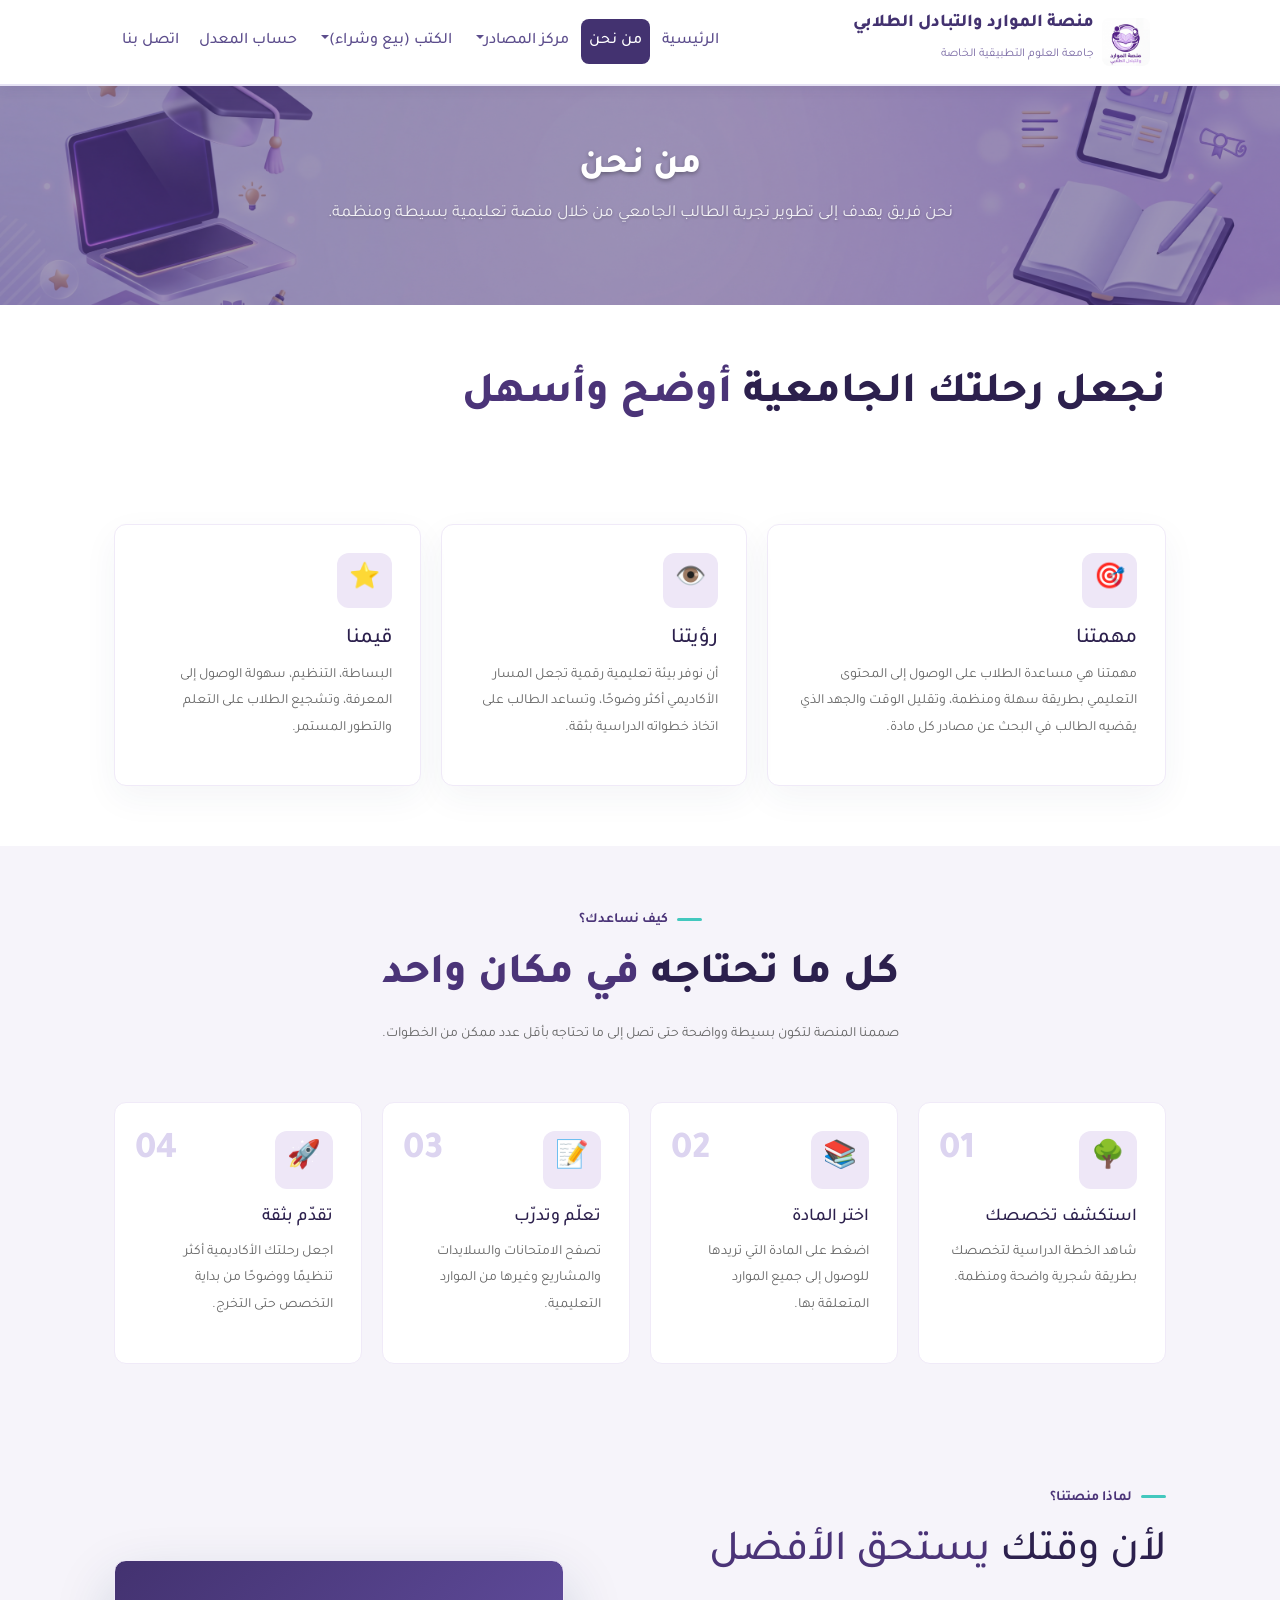
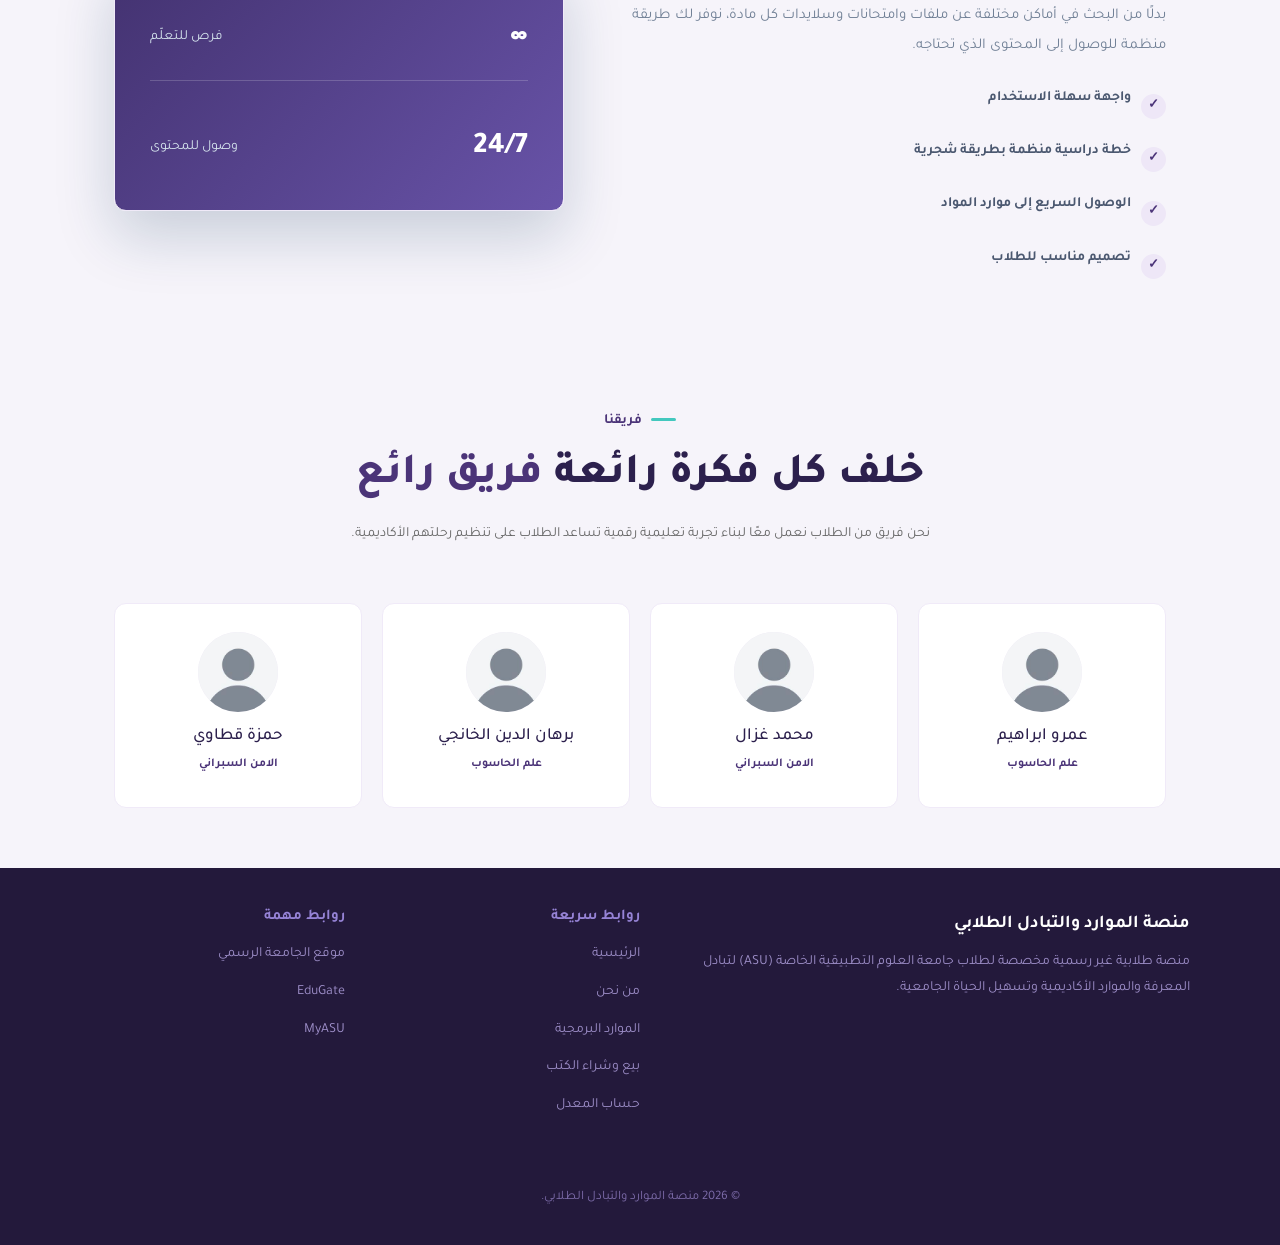
==== commit bb712850: "Update project structure and implement phase 2 requirements" ====
--- a/about.html
+++ b/about.html
@@ -73,7 +73,13 @@
                         <li><a class="dropdown-item" style="color:#5c4d8c;" href="curriculum.html">الخطة الشجرية لعلم الحاسوب</a></li>
                         <li><a class="dropdown-item" style="color:#5c4d8c;" href="Resource.html">الموارد البرمجية</a></li>
                     </ul>
-                </li>                <li class="nav-item"><a class="nav-link" style="color:#5c4d8c; border-radius:8px; font-weight:500;" href="services.html">بيع وشراء الكتب</a></li>
+                </li>                <li class="nav-item dropdown">
+                    <a class="nav-link dropdown-toggle"  style="color:#5c4d8c; border-radius:8px; font-weight:500;"  href="#" role="button" data-bs-toggle="dropdown" aria-expanded="false">الكتب (بيع وشراء)</a>
+                    <ul class="dropdown-menu dropdown-menu-end" style="border:1px solid #e6e2f4; border-radius:10px; box-shadow:0 8px 20px rgba(67,50,112,0.15);">
+                        <li><a class="dropdown-item" style="color:#5c4d8c;" href="services.html">تصفح الكتب المتاحة</a></li>
+                        <li><a class="dropdown-item" style="color:#5c4d8c;" href="sell-book.html">اعرض كتابك للبيع</a></li>
+                    </ul>
+                </li>
                 <li class="nav-item"><a class="nav-link" style="color:#5c4d8c; border-radius:8px; font-weight:500;" href="gpa-calculator.html">حساب المعدل</a></li>
                 <li class="nav-item"><a class="nav-link" style="color:#5c4d8c; border-radius:8px; font-weight:500;" href="contact.html">اتصل بنا</a></li>
             </ul>
@@ -419,7 +425,7 @@
                 <li><a href="index.html">الرئيسية</a></li>
                 <li><a href="about.html" class="active">من نحن</a></li>
                 <li><a href="Resource.html">الموارد البرمجية</a></li>
-                <li><a href="book.html">بيع وشراء الكتب</a></li>
+                <li><a href="services.html">بيع وشراء الكتب</a></li>
                 <li><a href="gpa-calculator.html">حساب المعدل</a></li>
             </ul>
         </div>
